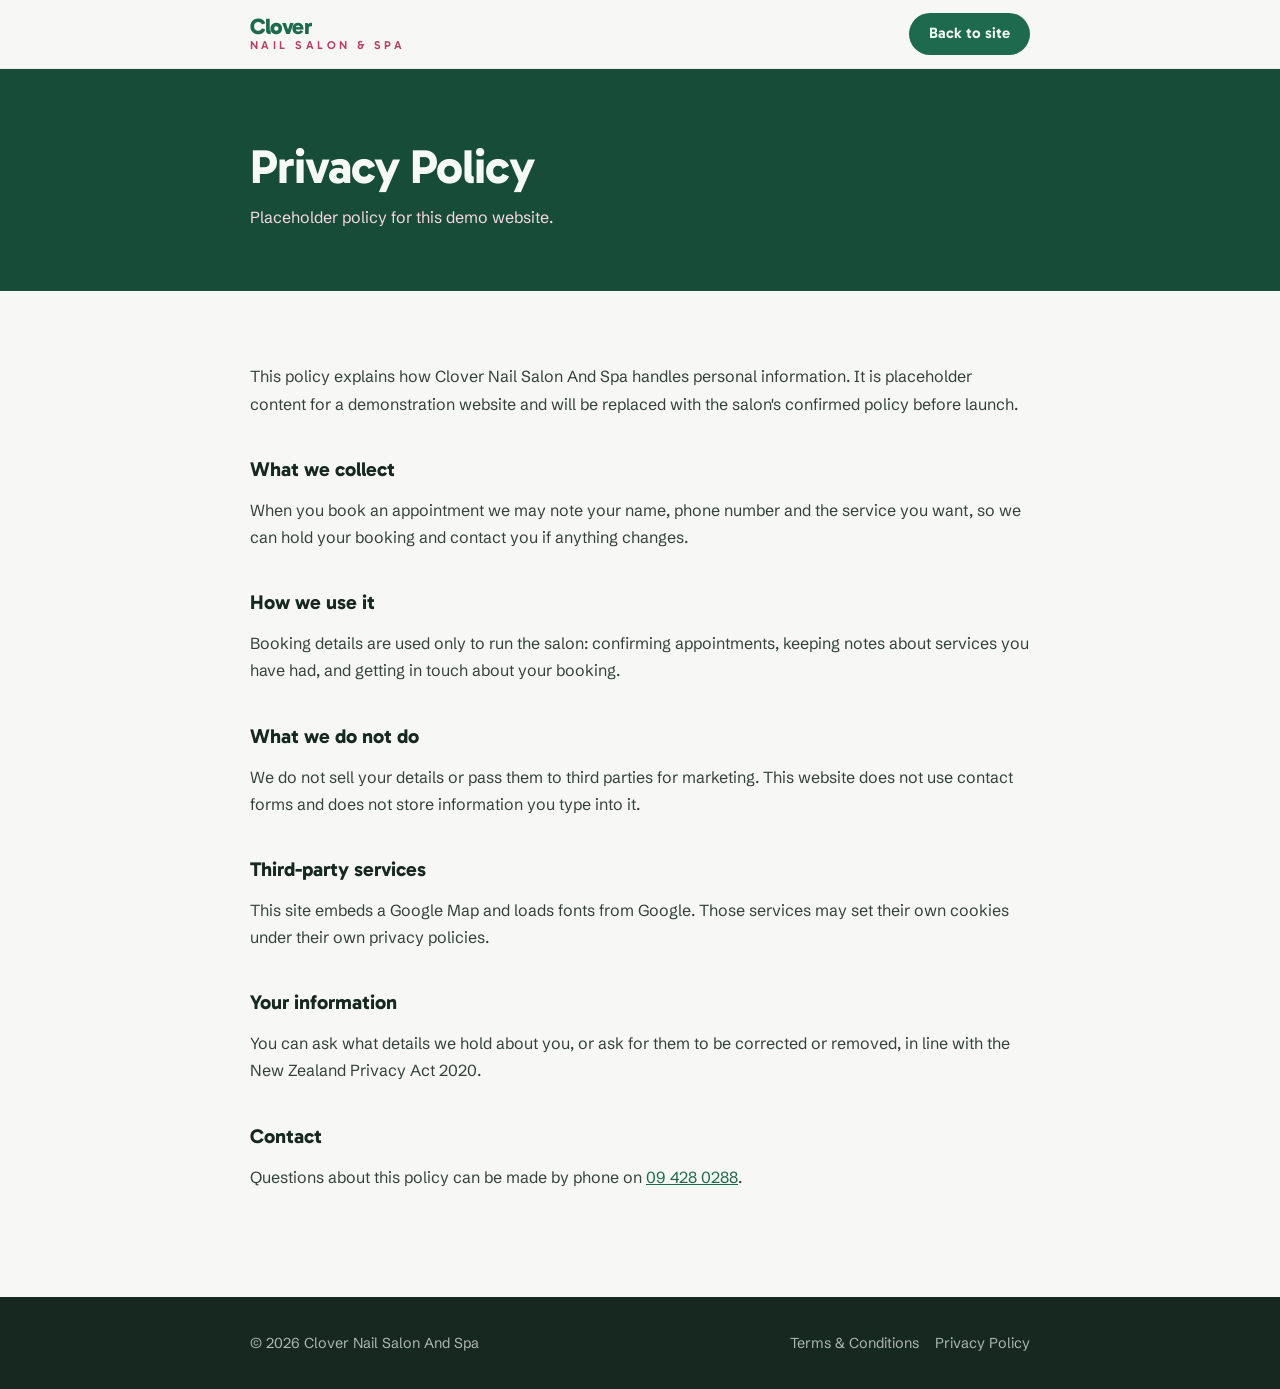
==== privacy.html @ a3404a82 "Initial build: Clover Nail Salon And Spa Co-Authored-By: Claude Fable 5 <noreply@anthropic.com>" ====
<!DOCTYPE html>
<html lang="en-NZ">
<head>
<meta charset="UTF-8">
<meta name="viewport" content="width=device-width, initial-scale=1">
<title>Privacy Policy | Clover Nail Salon And Spa</title>
<meta name="description" content="Privacy policy for Clover Nail Salon And Spa, Gulf Harbour, Auckland.">
<link rel="icon" href="data:image/svg+xml,%3Csvg xmlns='http://www.w3.org/2000/svg' viewBox='0 0 64 64'%3E%3Crect width='64' height='64' rx='16' fill='%231e6a4e'/%3E%3Ctext x='32' y='44' font-family='Georgia,serif' font-size='36' font-weight='bold' fill='%23fdf2f6' text-anchor='middle'%3EC%3C/text%3E%3C/svg%3E">
<link rel="preconnect" href="https://fonts.googleapis.com">
<link rel="preconnect" href="https://fonts.gstatic.com" crossorigin>
<link href="https://fonts.googleapis.com/css2?family=Gabarito:wght@500;600;700;800&family=Schibsted+Grotesk:wght@400;500;600&display=swap" rel="stylesheet">
<style>
:root{--ink:#16281f;--green:#1e6a4e;--green-deep:#174c39;--rose:#b93e68;--rose-soft:#f7d9e4;--bg:#f7f8f5;--text:#33413a;--muted:#5c6c63}
*,*::before,*::after{box-sizing:border-box}
body{margin:0;font-family:"Schibsted Grotesk",sans-serif;font-size:16px;line-height:1.7;color:var(--text);background:var(--bg)}
h1,h2{font-family:"Gabarito",sans-serif;color:var(--ink);line-height:1.15}
h1{font-size:clamp(2rem,5vw,3rem);letter-spacing:-.02em;margin:0 0 10px}
h2{font-size:1.25rem;margin:2em 0 .5em}
a{color:var(--green)}
.wrap{max-width:820px;margin:0 auto;padding:0 20px}
header{position:sticky;top:0;background:rgba(247,248,245,.9);backdrop-filter:blur(12px);border-bottom:1px solid rgba(23,76,57,.08);z-index:10}
.nav{display:flex;align-items:center;justify-content:space-between;height:68px}
.logo{font-family:"Gabarito",sans-serif;text-decoration:none;line-height:1;display:flex;flex-direction:column;gap:2px}
.logo .l1{font-weight:800;font-size:1.4rem;color:var(--green);letter-spacing:-.02em}
.logo .l2{font-size:.72rem;font-weight:600;letter-spacing:.3em;text-transform:uppercase;color:var(--rose)}
.back{display:inline-flex;align-items:center;height:42px;padding:0 20px;border-radius:999px;background:var(--green);color:#f4faf7;font-family:"Gabarito",sans-serif;font-weight:600;font-size:.95rem;line-height:1;text-decoration:none}
.back:hover{background:var(--green-deep)}
.hero-band{background:var(--green-deep);padding:70px 0 60px;animation:fadeIn .8s cubic-bezier(.16,1,.3,1)}
.hero-band h1{color:#f6faf7}
.hero-band p{color:var(--rose-soft);margin:0}
main{padding:56px 0 90px;animation:fadeIn 1s cubic-bezier(.16,1,.3,1)}
@keyframes fadeIn{from{opacity:0;transform:translateY(14px)}to{opacity:1;transform:none}}
@media (prefers-reduced-motion: reduce){.hero-band,main{animation:none}}
footer{background:var(--ink);color:rgba(240,245,241,.7);padding:34px 0;font-size:.9rem}
footer .wrap{display:flex;flex-wrap:wrap;justify-content:space-between;gap:12px}
footer a{color:rgba(240,245,241,.7);text-decoration:none}
footer a:hover{color:var(--rose-soft)}
</style>
</head>
<body>
<header>
  <div class="wrap nav">
    <a class="logo" href="index.html"><span class="l1">Clover</span><span class="l2">Nail Salon &amp; Spa</span></a>
    <a class="back" href="index.html">Back to site</a>
  </div>
</header>
<div class="hero-band">
  <div class="wrap">
    <h1>Privacy Policy</h1>
    <p>Placeholder policy for this demo website.</p>
  </div>
</div>
<main>
  <div class="wrap">
    <p>This policy explains how Clover Nail Salon And Spa handles personal information. It is placeholder content for a demonstration website and will be replaced with the salon's confirmed policy before launch.</p>
    <h2>What we collect</h2>
    <p>When you book an appointment we may note your name, phone number and the service you want, so we can hold your booking and contact you if anything changes.</p>
    <h2>How we use it</h2>
    <p>Booking details are used only to run the salon: confirming appointments, keeping notes about services you have had, and getting in touch about your booking.</p>
    <h2>What we do not do</h2>
    <p>We do not sell your details or pass them to third parties for marketing. This website does not use contact forms and does not store information you type into it.</p>
    <h2>Third-party services</h2>
    <p>This site embeds a Google Map and loads fonts from Google. Those services may set their own cookies under their own privacy policies.</p>
    <h2>Your information</h2>
    <p>You can ask what details we hold about you, or ask for them to be corrected or removed, in line with the New Zealand Privacy Act 2020.</p>
    <h2>Contact</h2>
    <p>Questions about this policy can be made by phone on <a href="tel:+6494280288">09 428 0288</a>.</p>
  </div>
</main>
<footer>
  <div class="wrap">
    <span>&copy; 2026 Clover Nail Salon And Spa</span>
    <span><a href="terms.html">Terms &amp; Conditions</a> &nbsp;&nbsp; <a href="privacy.html">Privacy Policy</a></span>
  </div>
</footer>
</body>
</html>
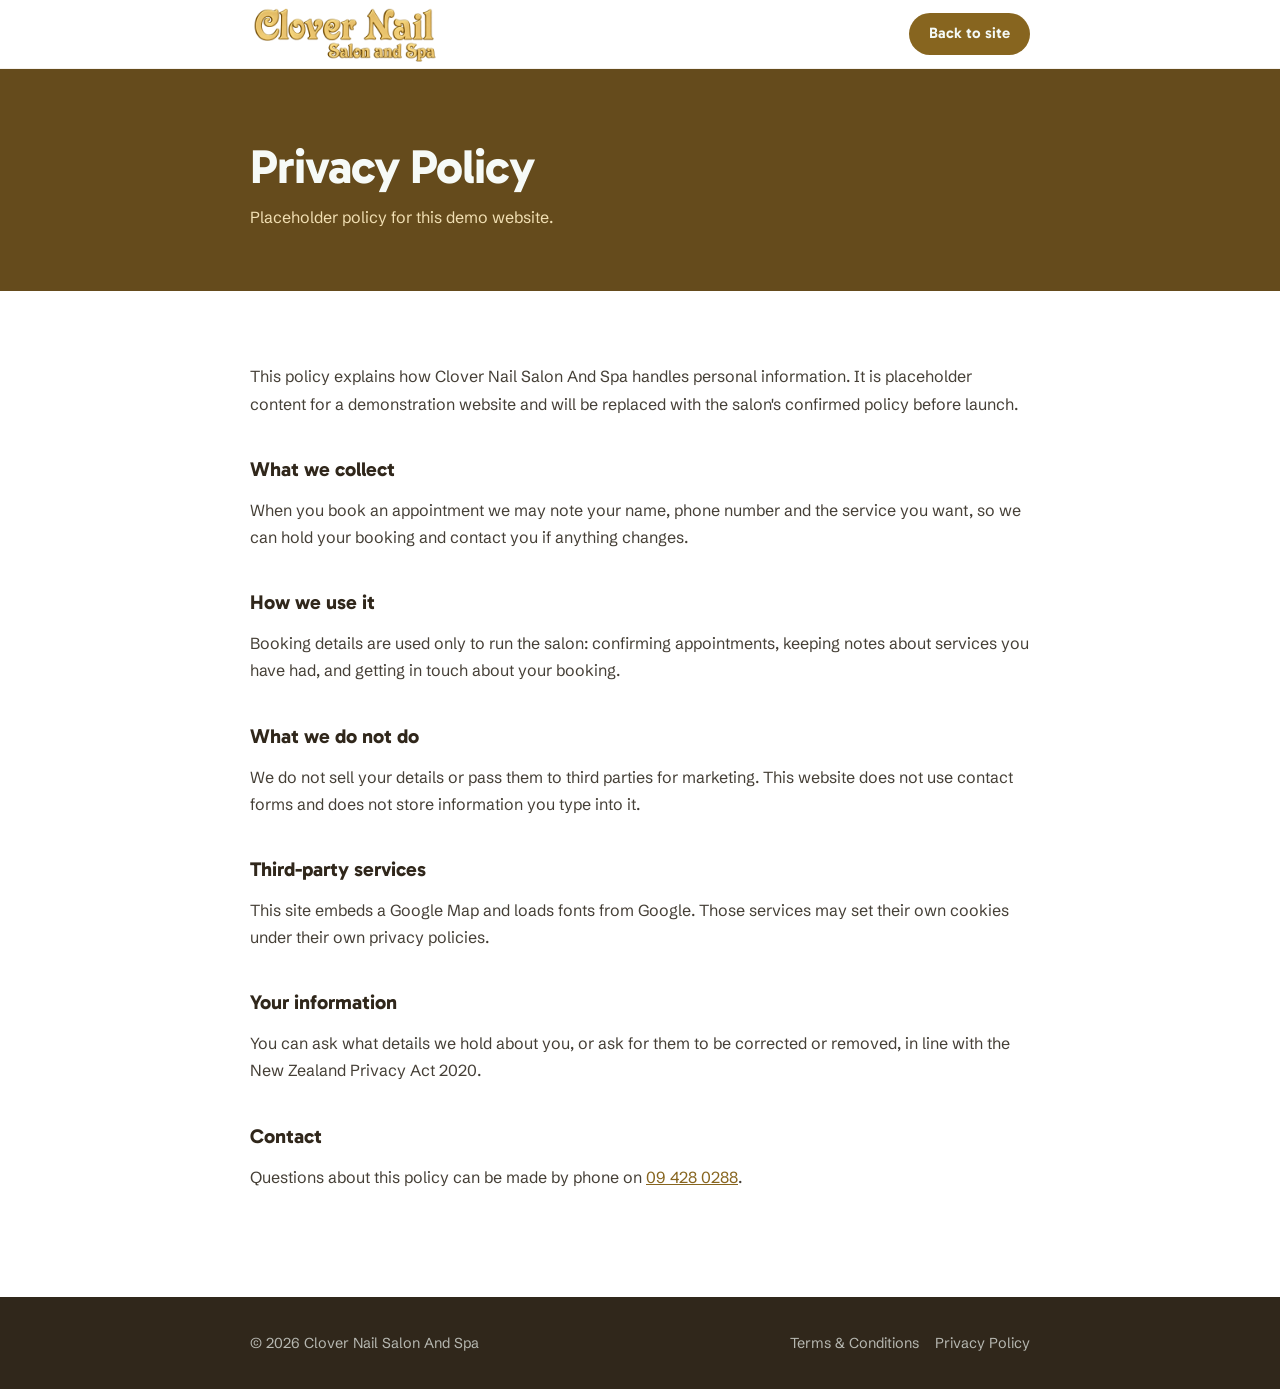
==== commit 05f26228: "Update demo via Claude Code" ====
--- a/privacy.html
+++ b/privacy.html
@@ -5,12 +5,12 @@
 <meta name="viewport" content="width=device-width, initial-scale=1">
 <title>Privacy Policy | Clover Nail Salon And Spa</title>
 <meta name="description" content="Privacy policy for Clover Nail Salon And Spa, Gulf Harbour, Auckland.">
-<link rel="icon" href="data:image/svg+xml,%3Csvg xmlns='http://www.w3.org/2000/svg' viewBox='0 0 64 64'%3E%3Crect width='64' height='64' rx='16' fill='%231e6a4e'/%3E%3Ctext x='32' y='44' font-family='Georgia,serif' font-size='36' font-weight='bold' fill='%23fdf2f6' text-anchor='middle'%3EC%3C/text%3E%3C/svg%3E">
+<link rel="icon" href="data:image/svg+xml,%3Csvg xmlns='http://www.w3.org/2000/svg' viewBox='0 0 64 64'%3E%3Crect width='64' height='64' rx='16' fill='%2387651f'/%3E%3Ctext x='32' y='44' font-family='Georgia,serif' font-size='36' font-weight='bold' fill='%23ffffff' text-anchor='middle'%3EC%3C/text%3E%3C/svg%3E">
 <link rel="preconnect" href="https://fonts.googleapis.com">
 <link rel="preconnect" href="https://fonts.gstatic.com" crossorigin>
 <link href="https://fonts.googleapis.com/css2?family=Gabarito:wght@500;600;700;800&family=Schibsted+Grotesk:wght@400;500;600&display=swap" rel="stylesheet">
 <style>
-:root{--ink:#16281f;--green:#1e6a4e;--green-deep:#174c39;--rose:#b93e68;--rose-soft:#f7d9e4;--bg:#f7f8f5;--text:#33413a;--muted:#5c6c63}
+:root{--ink:#30271b;--green:#87651f;--green-deep:#654b1c;--rose:#87651f;--rose-soft:#f1dfb3;--bg:#ffffff;--text:#453f36;--muted:#6d665b}
 *,*::before,*::after{box-sizing:border-box}
 body{margin:0;font-family:"Schibsted Grotesk",sans-serif;font-size:16px;line-height:1.7;color:var(--text);background:var(--bg)}
 h1,h2{font-family:"Gabarito",sans-serif;color:var(--ink);line-height:1.15}
@@ -18,7 +18,7 @@
 h2{font-size:1.25rem;margin:2em 0 .5em}
 a{color:var(--green)}
 .wrap{max-width:820px;margin:0 auto;padding:0 20px}
-header{position:sticky;top:0;background:rgba(247,248,245,.9);backdrop-filter:blur(12px);border-bottom:1px solid rgba(23,76,57,.08);z-index:10}
+header{position:sticky;top:0;background:rgba(255,255,255,.9);backdrop-filter:blur(12px);border-bottom:1px solid rgba(112,83,29,.08);z-index:10}
 .nav{display:flex;align-items:center;justify-content:space-between;height:68px}
 .logo{font-family:"Gabarito",sans-serif;text-decoration:none;line-height:1;display:flex;flex-direction:column;gap:2px}
 .logo .l1{font-weight:800;font-size:1.4rem;color:var(--green);letter-spacing:-.02em}
@@ -35,12 +35,13 @@
 footer .wrap{display:flex;flex-wrap:wrap;justify-content:space-between;gap:12px}
 footer a{color:rgba(240,245,241,.7);text-decoration:none}
 footer a:hover{color:var(--rose-soft)}
+.logo img{display:block;width:190px;height:auto;max-height:62px;object-fit:contain}a:focus-visible,button:focus-visible{outline:3px solid #b89142;outline-offset:5px}
 </style>
 </head>
 <body>
 <header>
   <div class="wrap nav">
-    <a class="logo" href="index.html"><span class="l1">Clover</span><span class="l2">Nail Salon &amp; Spa</span></a>
+    <a class="logo" href="index.html"><img src="img/clover-gold-logo.webp" alt="Clover Nail Salon and Spa" width="2172" height="724"></a>
     <a class="back" href="index.html">Back to site</a>
   </div>
 </header>
